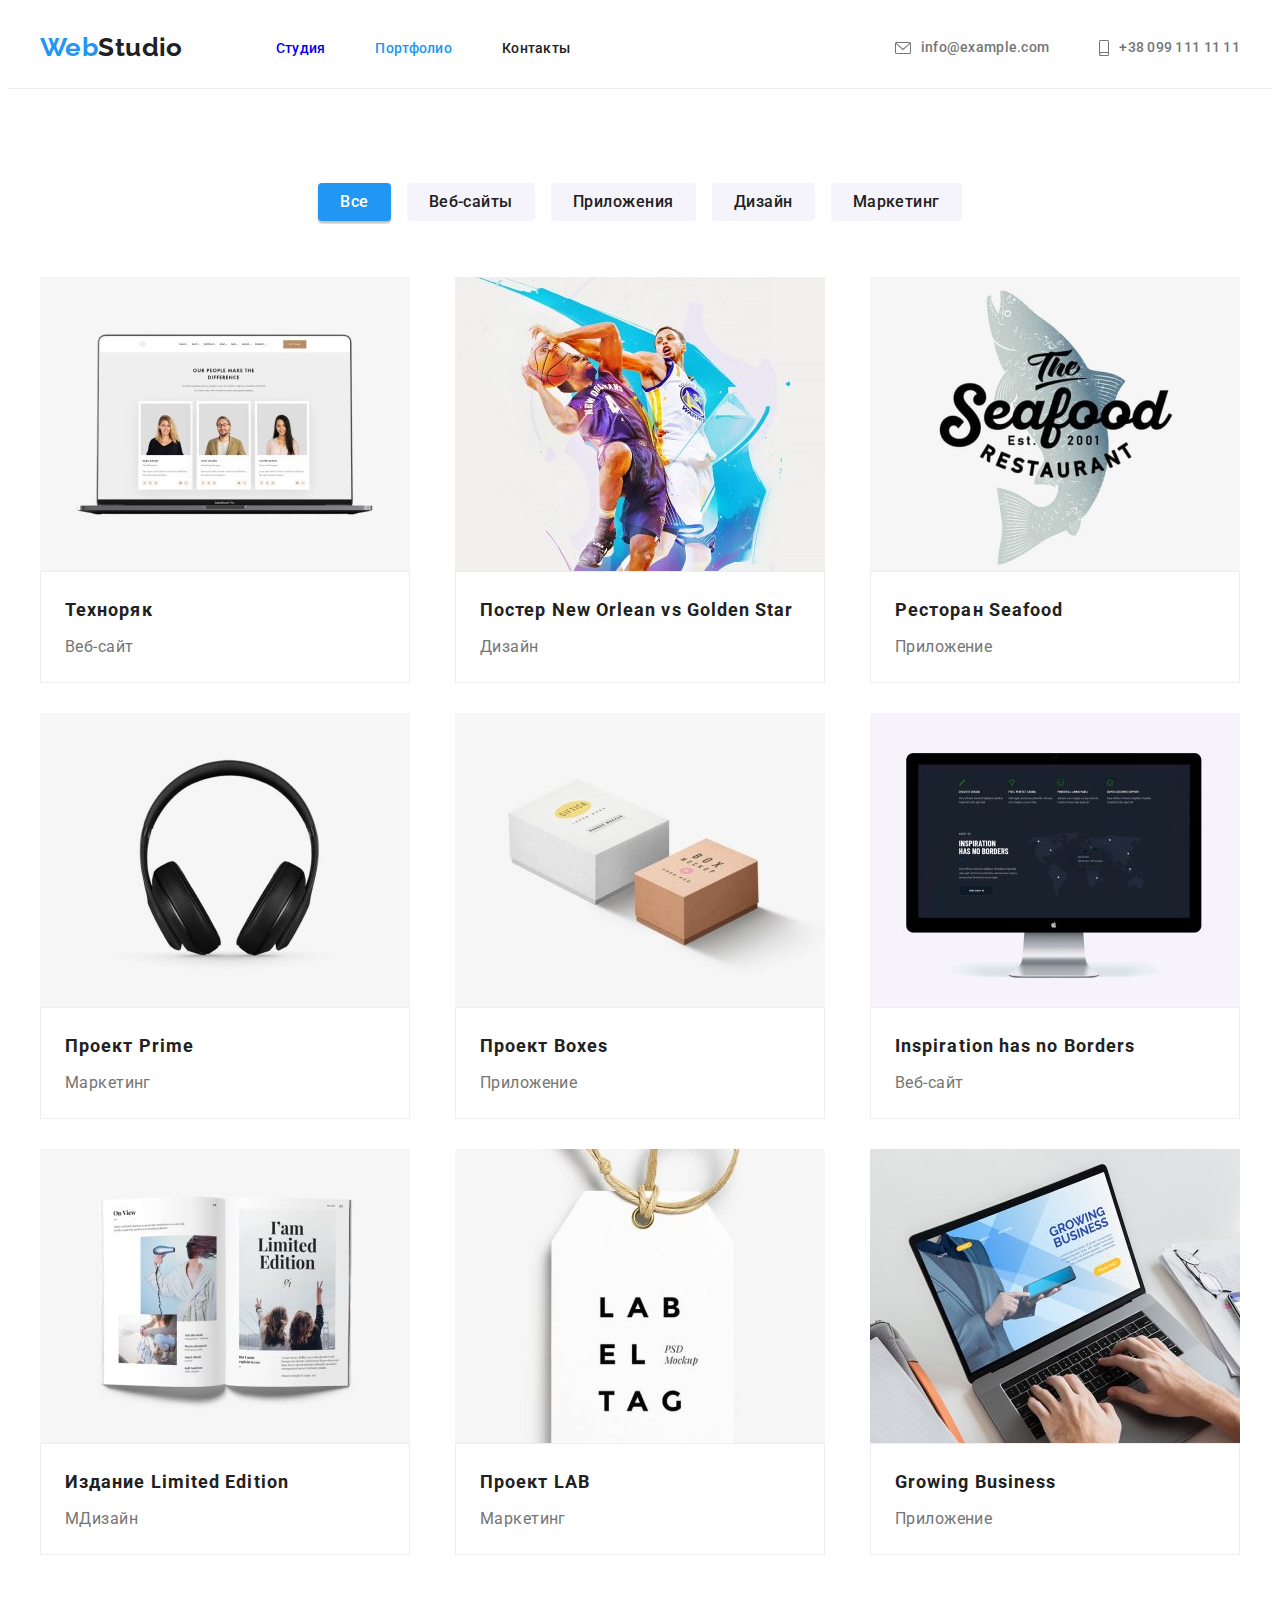
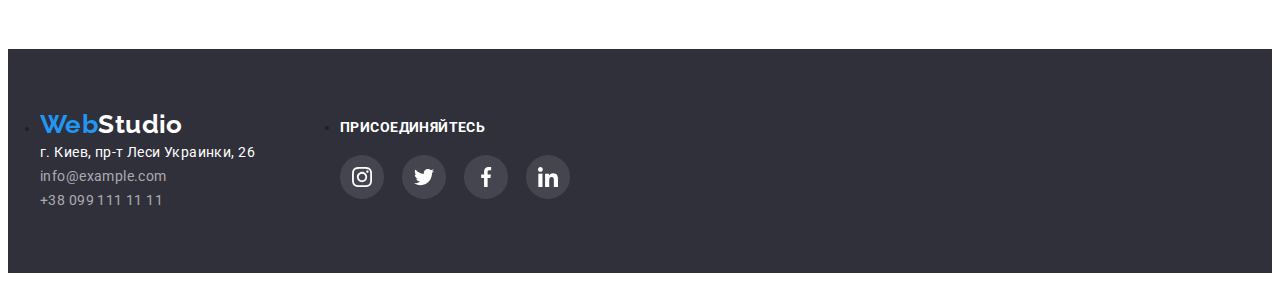
==== portfolio.html @ f28feeb7 "add hw 04" ====
<!DOCTYPE html>
<html lang="en">

<head>
    <meta charset="UTF-8">
    <meta http-equiv="X-UA-Compatible" content="IE=edge">
    <meta name="viewport" content="width=device-width, initial-scale=1.0">
    <title>Portfolio</title>
    <link rel="stylesheet" href="https://cdnjs.cloudflare.com/ajax/libs/modern-normalize/1.1.0/modern-normalize.min.css"
        integrity="sha512-wpPYUAdjBVSE4KJnH1VR1HeZfpl1ub8YT/NKx4PuQ5NmX2tKuGu6U/JRp5y+Y8XG2tV+wKQpNHVUX03MfMFn9Q=="
        crossorigin="anonymous" referrerpolicy="no-referrer" />
    <link rel="stylesheet" href="./css/styles.css" />
    <link rel="preconnect" href="https://fonts.googleapis.com">
    <link rel="preconnect" href="https://fonts.gstatic.com" crossorigin>
    <link
        href="https://fonts.googleapis.com/css2?family=Raleway:wght@700&family=Roboto:ital,wght@0,400;0,500;0,700;0,900;1,400;1,500;1,700;1,900&display=swap"
        rel="stylesheet">
</head>

<body>
    <header class="header">
        <div class="container">
            <nav class="header-position">
                <a href="/" class="logo link header-position-logo"><span class="logo-add-decor">Web</span>Studio</a>
                <ul class="site-nav list header-position-nav">
                    <li><a href="./index.html" class="link position-nav-element">Студия</a></li>
                    <li><a href="./portfolio.html"
                            class="link current-page-color page-color position-nav-element">Портфолио</a></li>
                    <li><a href="/contact" class="link page-color position-nav-element">Контакты</a></li>
                </ul>
            </nav>
            <ul class="site-nav list header-position-contact">
                <li>
                    <a href="info@example.com"
                        class="link contact-color position-nav-element list-icon-mail">info@example.com</a>
                </li>
                <li>
                    <a href="tel:+380991111111" class="link contact-color list-icon-phone">+38 099 111 11 11</a>
                </li>
            </ul>
        </div>
    </header>

    <main>
        <section class="portfolio-section section">
            <div class="container">
                <h1 class="section-title visually-hidden">Наши проекты</h1>
                <ul class="list btn-group">
                    <li>
                        <button type="button" class="button-decoration button-activ link btn-margin">Все</button>
                    </li>
                    <li>
                        <button type="button" class="button-decoration link btn-margin">Веб-сайты</button>
                    </li>
                    <li>
                        <button type="button" class="button-decoration link btn-margin">Приложения</button>
                    </li>
                    <li>
                        <button type="button" class="button-decoration link btn-margin">Дизайн</button>
                    </li>
                    <li>
                        <button type="button" class="button-decoration link btn-margin">Маркетинг</button>
                    </li>
                </ul>

                <ul class="list group">
                    <li class="portfolio-card-margin portfolio-card-shadow">
                        <a href="/" class="link">
                            <img src="images/img8.jpg" class="portfolio-card-photo" alt="Web-site" width="370"
                                height="294" />
                            <div class="potfolio-card-decoration">
                                <h3 class="card-title">Техноряк</h3>
                                <p class="card-text">Веб-сайт</p>
                            </div>
                        </a>
                    </li>
                    <li class="portfolio-card-margin portfolio-card-shadow">
                        <a href="/" class="link">
                            <img src="images/img9.jpg" class="portfolio-card-photo" alt="Design" width="370"
                                height="294" />
                            <div class="potfolio-card-decoration">
                                <h3 class="card-title">Постер New Orlean vs Golden Star</h3>
                                <p class="card-text">Дизайн</p>
                            </div>
                        </a>
                    </li>
                    <li class="portfolio-card-margin portfolio-card-shadow">
                        <a href="/" class="link">
                            <img src="images/img10.jpg" class="portfolio-card-photo" alt="App" width="370"
                                height="294" />
                            <div class="potfolio-card-decoration">
                                <h3 class="card-title">Ресторан Seafood</h3>
                                <p class="card-text">Приложение</p>
                            </div>
                        </a>
                    </li>
                    <li class="portfolio-card-margin portfolio-card-shadow">
                        <a href="/" class="link">
                            <img src="images/img11.jpg" class="portfolio-card-photo" alt="Marketing" width="370"
                                height="294" />
                            <div class="potfolio-card-decoration">
                                <h3 class="card-title">Проект Prime</h3>
                                <p class="card-text">Маркетинг</p>
                            </div>
                        </a>
                    </li>
                    <li class="portfolio-card-margin portfolio-card-shadow">
                        <a href="/" class="link">
                            <img src="images/img12.jpg" class="portfolio-card-photo" alt="App" width="370"
                                height="294" />
                            <div class="potfolio-card-decoration">
                                <h3 class="card-title">Проект Boxes</h3>
                                <p class="card-text">Приложение</p>
                            </div>
                        </a>
                    </li>
                    <li class="portfolio-card-margin portfolio-card-shadow">
                        <a href="/" class="link">
                            <img src="images/img13.jpg" class="portfolio-card-photo" alt="Web-site" width="370"
                                height="294" />
                            <div class="potfolio-card-decoration">
                                <h3 class="card-title">Inspiration has no Borders</h3>
                                <p class="card-text">Веб-сайт</p>
                            </div>
                        </a>
                    </li>
                    <li class="portfolio-card-margin portfolio-card-shadow">
                        <a href="/" class="link">
                            <img src="images/img14.jpg" class="portfolio-card-photo" alt="Design" width="370"
                                height="294" />
                            <div class="potfolio-card-decoration">
                                <h3 class="card-title">Издание Limited Edition</h3>
                                <p class="card-text">MДизайн</p>
                            </div>
                        </a>
                    </li>
                    <li class="portfolio-card-margin portfolio-card-shadow">
                        <a href="/" class="link">
                            <img src="images/img15.jpg" class="portfolio-card-photo" alt="Marketing" width="370"
                                height="294" />
                            <div class="potfolio-card-decoration">
                                <h3 class="card-title">Проект LAB</h3>
                                <p class="card-text">Маркетинг</p>
                            </div>
                        </a>
                    </li>
                    <li class="portfolio-card-margin portfolio-card-shadow">
                        <a href="/" class="link">
                            <img src="images/img16.jpg" class="portfolio-card-photo" alt="App" width="370"
                                height="294" />
                            <div class="potfolio-card-decoration">
                                <h3 class="card-title">Growing Business</h3>
                                <p class="card-text">Приложение</p>
                            </div>
                        </a>
                    </li>
                </ul>
            </div>
        </section>

    </main>

    <footer class="footer-section">
        <div class="container">
            <ul class="footer-section-size footer-section-position">
                <li>
                    <a href="/" class="logo link"><span class="logo-add-decor">Web</span>Studio</a>
                    <address class="footer-section-size">
                        <ul class="list">
                            <li>
                                <a href="/" class="address">г. Киев, пр-т Леси Украинки, 26</a>
                            </li>
                            <li>
                                <a href="info@example.com" class="contact">info@example.com</a>
                            </li>
                            <li>
                                <a href="tel:+380991111111" class="contact">+38 099 111 11 11</a>
                            </li>
                        </ul>
                    </address>
                </li>
                <li class="footer-social">
                    <h2 class="social-title footer-section-size">Присоединяйтесь</h2>
                    <ul class="list group">
                        <li class="footer-social-list">
                            <a href="" target="_blank">
                                <svg class="footer-social-decor">
                                    <use href="../images/icons.svg#icon-instagram-footer"></use>
                                </svg>
                            </a>
                        </li>
                        <li class="footer-social-list">
                            <a href="" target="_blank">
                                <svg class="footer-social-decor">
                                    <use href="../images/icons.svg#icon-twitter-footer"></use>
                                </svg>
                            </a>
                        </li>
                        <li class="footer-social-list">
                            <a href="" target="_blank">
                                <svg class="footer-social-decor">
                                    <use href="../images/icons.svg#icon-facebook-footer"></use>
                                </svg>
                            </a>
                        </li>
                        <li class="footer-social-list">
                            <a href="" target="_blank">
                                <svg class="footer-social-decor">
                                    <use href="../images/icons.svg#icon-linkedin-footer"></use>
                                </svg>
                            </a>
                        </li>
                    </ul>
                </li>
            </ul>
        </div>
    </footer>

</body>

</html>
---- css/styles.css ----
:root {
    --text-main-color: #212121;
    --text-additional-color: #2196f3;
    --text-contact-color: #757575;
    --text-footer-contact: rgba(255, 255, 255, 0.6);
    --text-add-color: #FFFFFF;
    --bg-main-color: #FFFFFF;
    --bg-hero-color: #2F303A;
    --bg-works-color:#E5E5E5;
    --bg-team-color: #F5F4FA;
    --bg-footer-color: #2F303A;
    --bg-botton-color: #2196f3;
    --botton-hover-color: #188CE8;
    --icon-color: #afb1b8;
}
body {
    font-family: 'Roboto', sans-serif;
    letter-spacing: 0.03em;
    font-size: 14px;
    color: var(--text-main-color);
    background-color: var(--bg-main-color);
}
.visually-hidden {
    position: absolute;
    white-space: nowrap;
    width: 1px;
    height: 1px;
    overflow: hidden;
    border: 0;
    padding: 0;
    clip: rect(0 0 0 0);
    clip-path: inset(50%);
    margin: -1px;
}
img {
    display: block;
}
p, h1, h2, h3, h4, h5, h6 {
    margin: 0;
}
ul, ol {
    margin: 0;
    padding-left: 0;
}
.list {
    list-style: none;
}
.container {
    width: 1200px;
    padding-left: 15px;
    padding-right: 15px;
    margin: 0 auto;
}
.link {
    text-decoration: none;
}
.section {
    padding-top: 94px;
    padding-bottom: 94px;
}
/* Header */
.header {
    padding-top: 24px;
    padding-bottom: 25px;
    border-bottom: 1px solid #ECECEC;
}
.header .container {
    display: flex;
    flex-direction: row;
}
.header-position {
    display: flex;
    align-self: center;
}
.header-position-logo {
    margin-right: auto;
}
.header-position-nav {
    display: flex;
    align-self: center;
    margin: 0 0 0 93px;
}
.position-nav-element {
    flex: 1 1 auto;
    margin-right: 50px;
}
.header-position-contact {
    display: flex;
    align-self: center;
    margin-left: auto;
}
.logo {
    font-family: 'Raleway';
    font-weight: 700;
    font-size: 26px;
    line-height: 1.192;
    color: var(--text-main-color);
}
.logo-add-decor{
    color: var(--text-additional-color);
}
.site-nav {
    font-weight: 500;
    line-height: 1.142;
    letter-spacing: 0.02em;
}
.site-nav .page-color {
    color: var(--text-main-color);
}
.site-nav .current-page-color {
    color: var(--text-additional-color);
}
.site-nav .contact-color {
    color: var(--text-contact-color);
}
.site-nav .link:hover,
.site-nav .link:focus {
    color: var(--text-additional-color);
}
.list-icon-mail::before {
    content: "";
    display: inline-block;
    background-image: url("../images/header-envelope.svg");
    background-repeat: no-repeat;
    background-position: center;
    vertical-align: middle;
    height: 12px;
    width: 16px;
    margin-right: 10px;
    fill: #757575;
}
.list-icon-phone::before {
    content: "";
    display: inline-block;
    background-image: url("../images/header-smartphone.svg");
    background-repeat: no-repeat;
    background-position: center;
    vertical-align: middle;
    height: 16px;
    width: 10px;
    margin-right: 10px;
    fill: #757575;
}

/* Hero */
.hero-decoration {
    padding-top: 165px;
    padding-bottom: 231px;
    background-color: var(--bg-hero-color);
}
.overlay {
    max-width: 1600px;
    height: 600px;
    margin-left: auto;
    margin-right: auto;
    background-image: linear-gradient(
        to right,
        rgba(47, 48, 58, 0.4),
        rgba(47, 48, 58, 0.4)
    ),
    url("../images/hero.jpg");
    background-repeat: no-repeat;
    background-position: center;
    background-size: cover;
}
.hero-title {
    padding-right: 252px;
    padding-left: 252px;
    margin-bottom: 30px;

    color: var(--text-add-color);
    font-weight: 900;
    font-size: 44px;
    line-height: 1.363;
    text-align: center;
    letter-spacing: 0.06em;
    text-transform: uppercase;
}
.hero-button {
    margin: 0 auto;
    display: block;
    padding: 10px 32px;

    font-weight: 700;
    font-size: 16px;
    line-height: 1.875;
    letter-spacing: 0.06em;
    color: var(--text-add-color);
    background: var(--bg-botton-color);

    box-shadow: 0px 4px 4px rgba(0, 0, 0, 0.15);
    border-radius: 4px;

    cursor: pointer;
}
.hero-button:hover {
    background-color: var(--botton-hover-color);
}
.section-title {
    font-size: 36px;
    text-align: center;
    font-weight: 700;
    line-height: 1.166;
}
/* First section */
.first-section {
    background-color: var(--bg-main-color);
}
.group {
    display: flex;
    flex-wrap: wrap;
    justify-content: space-between;
}
.first-section .title {
    margin-bottom: 10px;

    max-width: 270px;
    min-height: 16px;
    line-height: 1.142;
    font-size: 14px;
    text-transform: uppercase;
}
.first-section .text {
    max-width: 270px;
    min-height: 75px;
    line-height: 1.714;
    color: var(--text-contact-color);
}
.list-bg::before {
    display: block;
    content: "";
    height: 120px;
    margin-bottom: 30px;
    background: #F5F4FA;
    border-radius: 4px;
    background-size: 28%;
    background-repeat: no-repeat;
    background-position: center;
}
.list-bg:nth-child(1)::before {
    background-image: url("../images/advantage-antenna.svg");
}
.list-bg:nth-child(2)::before {
    background-image: url("../images/advantageclock.svg");
}
.list-bg:nth-child(3)::before {
    background-image: url("../images/advantage-diagram.svg");
}
.list-bg:nth-child(4)::before {
    background-image: url("../images/advantage-astronaut.svg");
}
/* Second section */
.second-section {
    background-color: var(--bg-main-color);
}
.padding-correction {
    padding-top: 0px;
}
.second-section .section-title {
    margin-bottom: 50px;
}

/* Third section */
.third-section {
    background-color: var(--bg-team-color);
    font-size: 16px;
    line-height: 1.187;
}
.third-section .section-title {
    margin-bottom: 50px;
}
.card-decoration {
    max-width: 270px;
    min-height: 368px;   
    background: var(--bg-main-color);
    box-shadow: 0px 1px 3px rgba(0, 0, 0, 0.12),
    0px 1px 1px rgba(0, 0, 0, 0.14),
    0px 2px 1px rgba(0, 0, 0, 0.2);
    border-radius: 0px 0px 4px 4px;
    text-align: center;
}
.card-photo {
    margin-bottom: 30px;
}
.third-section .title {
    margin-bottom: 10px;
    font-weight: 500; 
    font-size: 16px;
}
.third-section .text {
    margin-bottom: 16px;
    font-weight: 400;
    color: var(--text-contact-color);
}
.social {
    padding-left: 32px;
    padding-right: 32px;
    padding-bottom: 30px;
}
.social-list {
    display: flex;
    justify-content: center;
    align-items: center;
    width: 44px;
    height: 44px;  
    border-radius: 50%;
}
.social-decor {
    margin-top: 4px;
    width: 20px;
    height: 20px;
    fill: var(--icon-color);
}
.social-list:hover {
    background-color: var(--bg-botton-color);
}
.social-list:hover .social-decor {
    fill: var(--bg-main-color);
}

/* Fifth section */
.fifth-section .section-title {
    margin-bottom: 50px;
}
.card-client {
    width: 170px;
    height: 92px;
    border: 1px solid #AFB1B8;
    border-radius: 4px;

    cursor: pointer;
}
.card-icon-decor {
    width: 170px;
    height: 92px;

    fill: var(--icon-color);
}
.card-client:hover {
    border-color: var(--bg-botton-color);
}
.card-client:hover .card-icon-decor {
    fill: var(--bg-botton-color);
}
/* Footer */
.footer-section {
    padding-top: 60px;
    padding-bottom: 60px;

    background-color: var(--bg-footer-color);
    line-height: 1.714;
    font-weight: 400;
}
.footer-section .link{
    margin-bottom: 20px;

    color: var(--text-add-color);
}
.footer-section .address {
    margin-bottom: 9px;

    text-decoration: none;
    font-style: normal;
    color: var(--text-add-color);
}
.footer-section .contact {
    text-decoration: none;
    font-style: normal;
    color: rgba(255, 255, 255, 0.6);
}
.footer-section .contact:last-child {
    margin-bottom: 0;
}
.footer-section .address:hover,
.footer-section .contact:hover,
.footer-section .address:focus,
.footer-section .contact:focus {
    color: var(--text-additional-color);
}
.footer-section-position {
    display: flex;
}
.footer-section-size {
    min-width: 230px;
}
.footer-social {
    margin: 0 70px;
}
.social-title {
    margin-top: 7px;
    margin-bottom: 20px;
    font-size: 14px;
    line-height: 1.142;
    letter-spacing: 0.03em;
    text-transform: uppercase;
    color: var(--text-add-color);
}
.footer-social-list {
    display: flex;
    justify-content: center;
    align-items: center;
    width: 44px;
    height: 44px;
    border-radius: 50%;

    background: rgba(255, 255, 255, 0.1);
}
.footer-social-decor {
    margin-top: 7px;
    width: 20px;
    height: 20px;
    fill: var(--icon-color);
}
.footer-social-list:hover {
    background-color: var(--bg-botton-color);
}

/* Portfolio */

/* Botton part */
.portfolio-section {
    background-color: var(--bg-main-color);
}
.button-decoration {
    padding: 6px 22px;

    font-family: 'Roboto';
    color: var(--text-main-color);
    font-weight: 500;
    font-size: 16px;
    line-height: 1.625;
    text-align: center;
    border-color: transparent;
    border: 0px;
    background: #F5F4FA;
    border-radius: 4px;
    letter-spacing: 0.03em;

    cursor: pointer;
}
.button-activ {
    background: var(--bg-botton-color);
    color: var(--text-add-color);
    box-shadow: 0px 3px 1px rgba(0, 0, 0, 0.1),
    0px 1px 2px rgba(0, 0, 0, 0.08),
    0px 2px 2px rgba(0, 0, 0, 0.12);
    border-radius: 4px;
}
.button-decoration:hover,
.button-decoration:focus {
    background: var(--bg-botton-color);
    color: var(--text-add-color);
    box-shadow: 0px 3px 1px rgba(0, 0, 0, 0.1),
    0px 1px 2px rgba(0, 0, 0, 0.08),
    0px 2px 2px rgba(0, 0, 0, 0.12);
    border-radius: 4px;
}
.btn-group {
    display: flex;
    align-items: center;
    justify-content: center;
    margin-bottom: 56px;
}
.btn-margin {
    flex: 1 1 auto;
    margin: 0 8px;
}
/* Card part */
.portfolio-card-margin {
    margin: 0 0 30px 0;
}
.potfolio-card-decoration {
    padding-top: 20px;

    background: var(--bg-main-color);
    border: 1px solid #EEEEEE;
}
.portfolio-card-margin:nth-last-child(-n + 3) {
    margin: 0;
}
.card-title {
    margin-bottom: 4px;
    padding-left: 24px;
    padding-right: 24px;

    font-size: 18px;
    line-height: 2.00;
    letter-spacing: 0.06em;
    color: var(--text-main-color);
}
.card-text {
    margin-bottom: 20px;
    padding-left: 24px;
    padding-right: 24px;

    font-size: 16px;
    line-height: 1.88;
    color: var(--text-contact-color);
}
.portfolio-card-shadow:hover {
box-shadow: 0px 1px 1px rgba(0, 0, 0, 0.12),
0px 4px 4px rgba(0, 0, 0, 0.06),
1px 4px 6px rgba(0, 0, 0, 0.16);
}
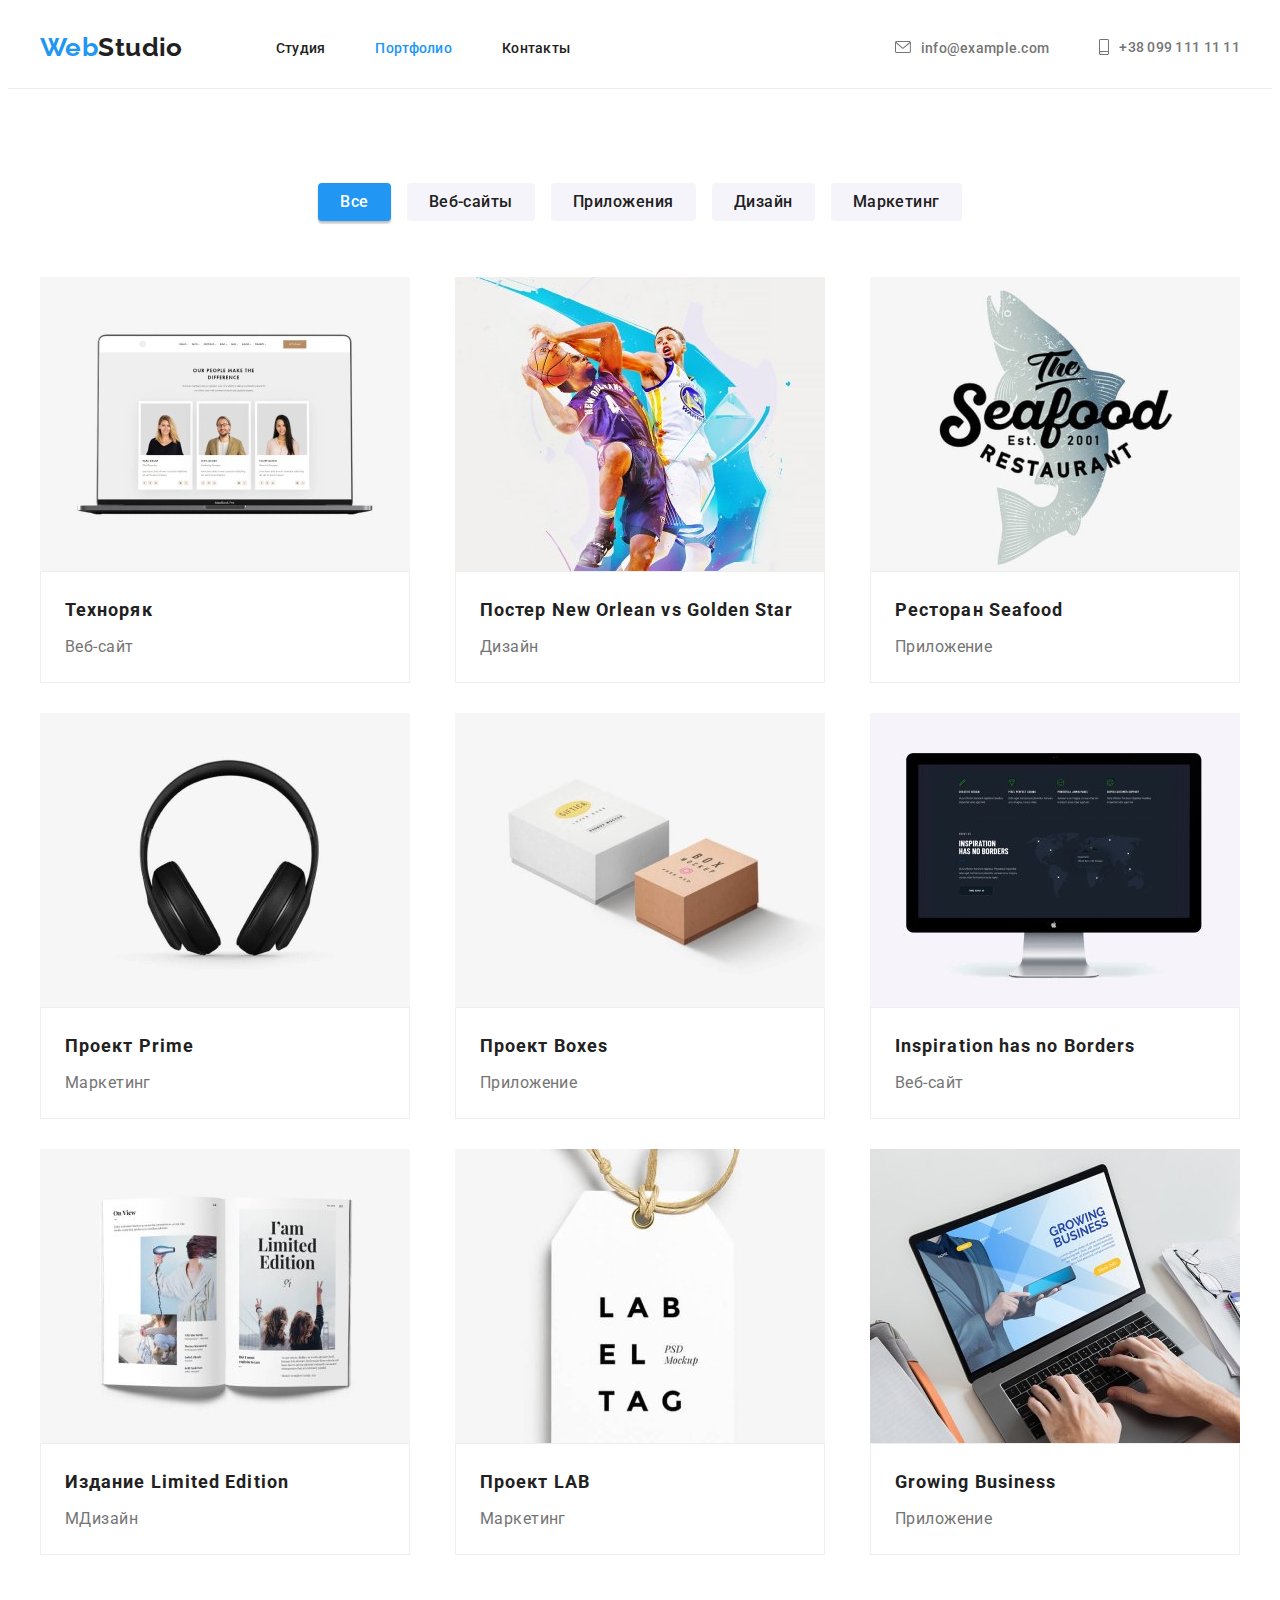
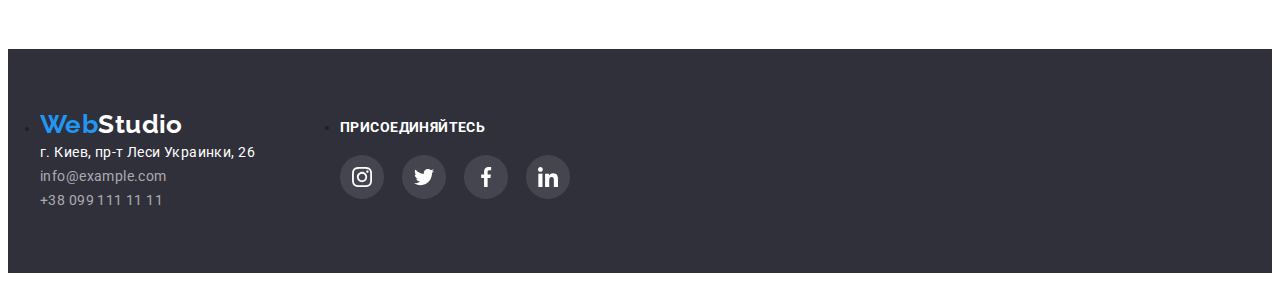
==== commit f4222828: "add hover to icon header" ====
--- a/portfolio.html
+++ b/portfolio.html
@@ -23,19 +23,24 @@
             <nav class="header-position">
                 <a href="/" class="logo link header-position-logo"><span class="logo-add-decor">Web</span>Studio</a>
                 <ul class="site-nav list header-position-nav">
-                    <li><a href="./index.html" class="link position-nav-element">Студия</a></li>
-                    <li><a href="./portfolio.html"
-                            class="link current-page-color page-color position-nav-element">Портфолио</a></li>
+                    <li><a href="./index.html" class="link page-color position-nav-element">Студия</a></li>
+                    <li><a href="./portfolio.html" class="link current-page-color position-nav-element">Портфолио</a>
+                    </li>
                     <li><a href="/contact" class="link page-color position-nav-element">Контакты</a></li>
                 </ul>
             </nav>
             <ul class="site-nav list header-position-contact">
-                <li>
-                    <a href="info@example.com"
-                        class="link contact-color position-nav-element list-icon-mail">info@example.com</a>
-                </li>
-                <li>
-                    <a href="tel:+380991111111" class="link contact-color list-icon-phone">+38 099 111 11 11</a>
+                <li class="header-icon-contact">
+                    <svg class="header-icon-mail" width="16px" height="12px">
+                        <use href="./images/icons.svg#icon-header-envelope"></use>
+                    </svg>
+                    <a href="info@example.com" class="link contact-color position-nav-element">info@example.com</a>
+                </li>
+                <li class="header-icon-contact">
+                    <svg class="header-icon-phone" width="10px" height="16px">
+                        <use href="./images/icons.svg#icon-header-smartphone"></use>
+                    </svg>
+                    <a href="tel:+380991111111" class="link contact-color">+38 099 111 11 11</a>
                 </li>
             </ul>
         </div>
@@ -184,29 +189,29 @@
                     <ul class="list group">
                         <li class="footer-social-list">
                             <a href="" target="_blank">
-                                <svg class="footer-social-decor">
-                                    <use href="../images/icons.svg#icon-instagram-footer"></use>
-                                </svg>
-                            </a>
-                        </li>
-                        <li class="footer-social-list">
-                            <a href="" target="_blank">
-                                <svg class="footer-social-decor">
-                                    <use href="../images/icons.svg#icon-twitter-footer"></use>
-                                </svg>
-                            </a>
-                        </li>
-                        <li class="footer-social-list">
-                            <a href="" target="_blank">
-                                <svg class="footer-social-decor">
-                                    <use href="../images/icons.svg#icon-facebook-footer"></use>
-                                </svg>
-                            </a>
-                        </li>
-                        <li class="footer-social-list">
-                            <a href="" target="_blank">
-                                <svg class="footer-social-decor">
-                                    <use href="../images/icons.svg#icon-linkedin-footer"></use>
+                                <svg class="footer-social-decor" width="20px" height="20px">
+                                    <use href="./images/icons.svg#icon-instagram-footer"></use>
+                                </svg>
+                            </a>
+                        </li>
+                        <li class="footer-social-list">
+                            <a href="" target="_blank">
+                                <svg class="footer-social-decor" width="20px" height="20px">
+                                    <use href="./images/icons.svg#icon-twitter-footer"></use>
+                                </svg>
+                            </a>
+                        </li>
+                        <li class="footer-social-list">
+                            <a href="" target="_blank">
+                                <svg class="footer-social-decor" width="20px" height="20px">
+                                    <use href="./images/icons.svg#icon-facebook-footer"></use>
+                                </svg>
+                            </a>
+                        </li>
+                        <li class="footer-social-list">
+                            <a href="" target="_blank">
+                                <svg class="footer-social-decor" width="20px" height="20px">
+                                    <use href="./images/icons.svg#icon-linkedin-footer"></use>
                                 </svg>
                             </a>
                         </li>
--- a/css/styles.css
+++ b/css/styles.css
@@ -86,7 +86,8 @@
 }
 .header-position-contact {
     display: flex;
-    align-self: center;
+    justify-content: center;
+    align-items: center;
     margin-left: auto;
 }
 .logo {
@@ -113,35 +114,36 @@
 .site-nav .contact-color {
     color: var(--text-contact-color);
 }
-.site-nav .link:hover,
-.site-nav .link:focus {
-    color: var(--text-additional-color);
-}
-.list-icon-mail::before {
-    content: "";
-    display: inline-block;
-    background-image: url("../images/header-envelope.svg");
-    background-repeat: no-repeat;
-    background-position: center;
-    vertical-align: middle;
+.header-icon-contact {
+    display: flex;
+    flex-direction: row;
+    align-items: center;
+    fill: #757575;
+
+    cursor: pointer;
+}
+.header-icon-mail {
+    margin-right: 10px;
     height: 12px;
     width: 16px;
+}
+.header-icon-phone {
     margin-right: 10px;
-    fill: #757575;
-}
-.list-icon-phone::before {
-    content: "";
-    display: inline-block;
-    background-image: url("../images/header-smartphone.svg");
-    background-repeat: no-repeat;
-    background-position: center;
-    vertical-align: middle;
     height: 16px;
     width: 10px;
-    margin-right: 10px;
-    fill: #757575;
-}
-
+}
+.header-icon-contact:hover .header-icon-mail,
+.header-icon-contact:hover .header-icon-phone,
+.header-icon-contact:hover .contact-color {
+    fill: var(--bg-botton-color);
+    color: var(--text-additional-color);
+}
+.header-icon-contact:focus .header-icon-mail,
+.header-icon-contact:focus .header-icon-phone,
+.header-icon-contact:focus .contact-color {
+    fill: var(--bg-botton-color);
+    color: var(--text-additional-color);
+}
 /* Hero */
 .hero-decoration {
     padding-top: 165px;
@@ -307,8 +309,6 @@
 }
 .social-decor {
     margin-top: 4px;
-    width: 20px;
-    height: 20px;
     fill: var(--icon-color);
 }
 .social-list:hover {
@@ -331,9 +331,6 @@
     cursor: pointer;
 }
 .card-icon-decor {
-    width: 170px;
-    height: 92px;
-
     fill: var(--icon-color);
 }
 .card-client:hover {
@@ -407,8 +404,6 @@
 }
 .footer-social-decor {
     margin-top: 7px;
-    width: 20px;
-    height: 20px;
     fill: var(--icon-color);
 }
 .footer-social-list:hover {
